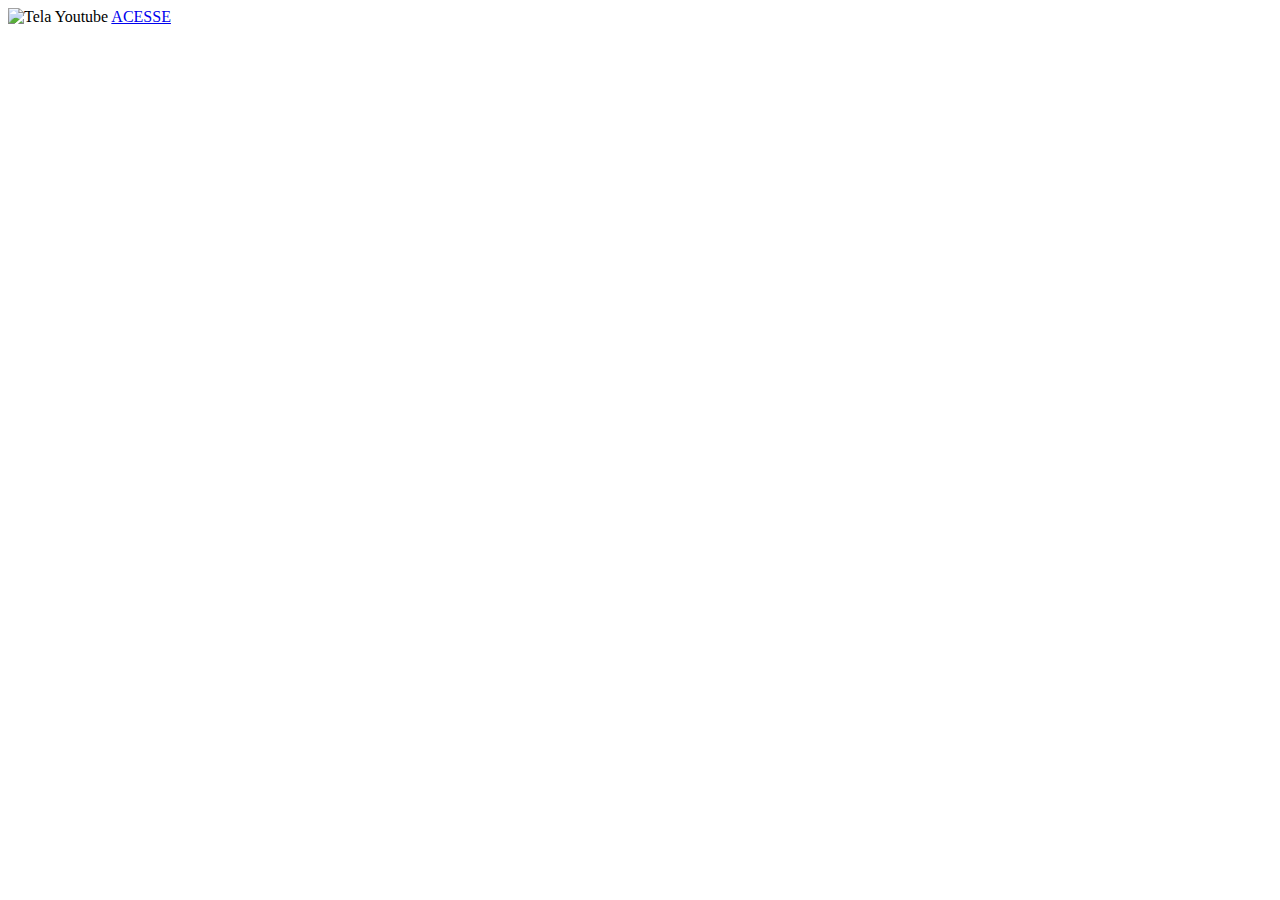
==== youtube.html @ 054eeee2 "page youtube" ====
<!DOCTYPE html>
<html lang="pt-br">
<head>
    <meta charset="UTF-8">
    <meta name="viewport" content="width=device-width, initial-scale=1.0">
    <title>Youtube</title>
    <style>

    </style>
</head>
<body>
    <img src="imagens/" alt="Tela Youtube">
    <a href="https://www.youtube.com/@atleticatubarao" target="_blank">ACESSE</a>
</body>
</html>
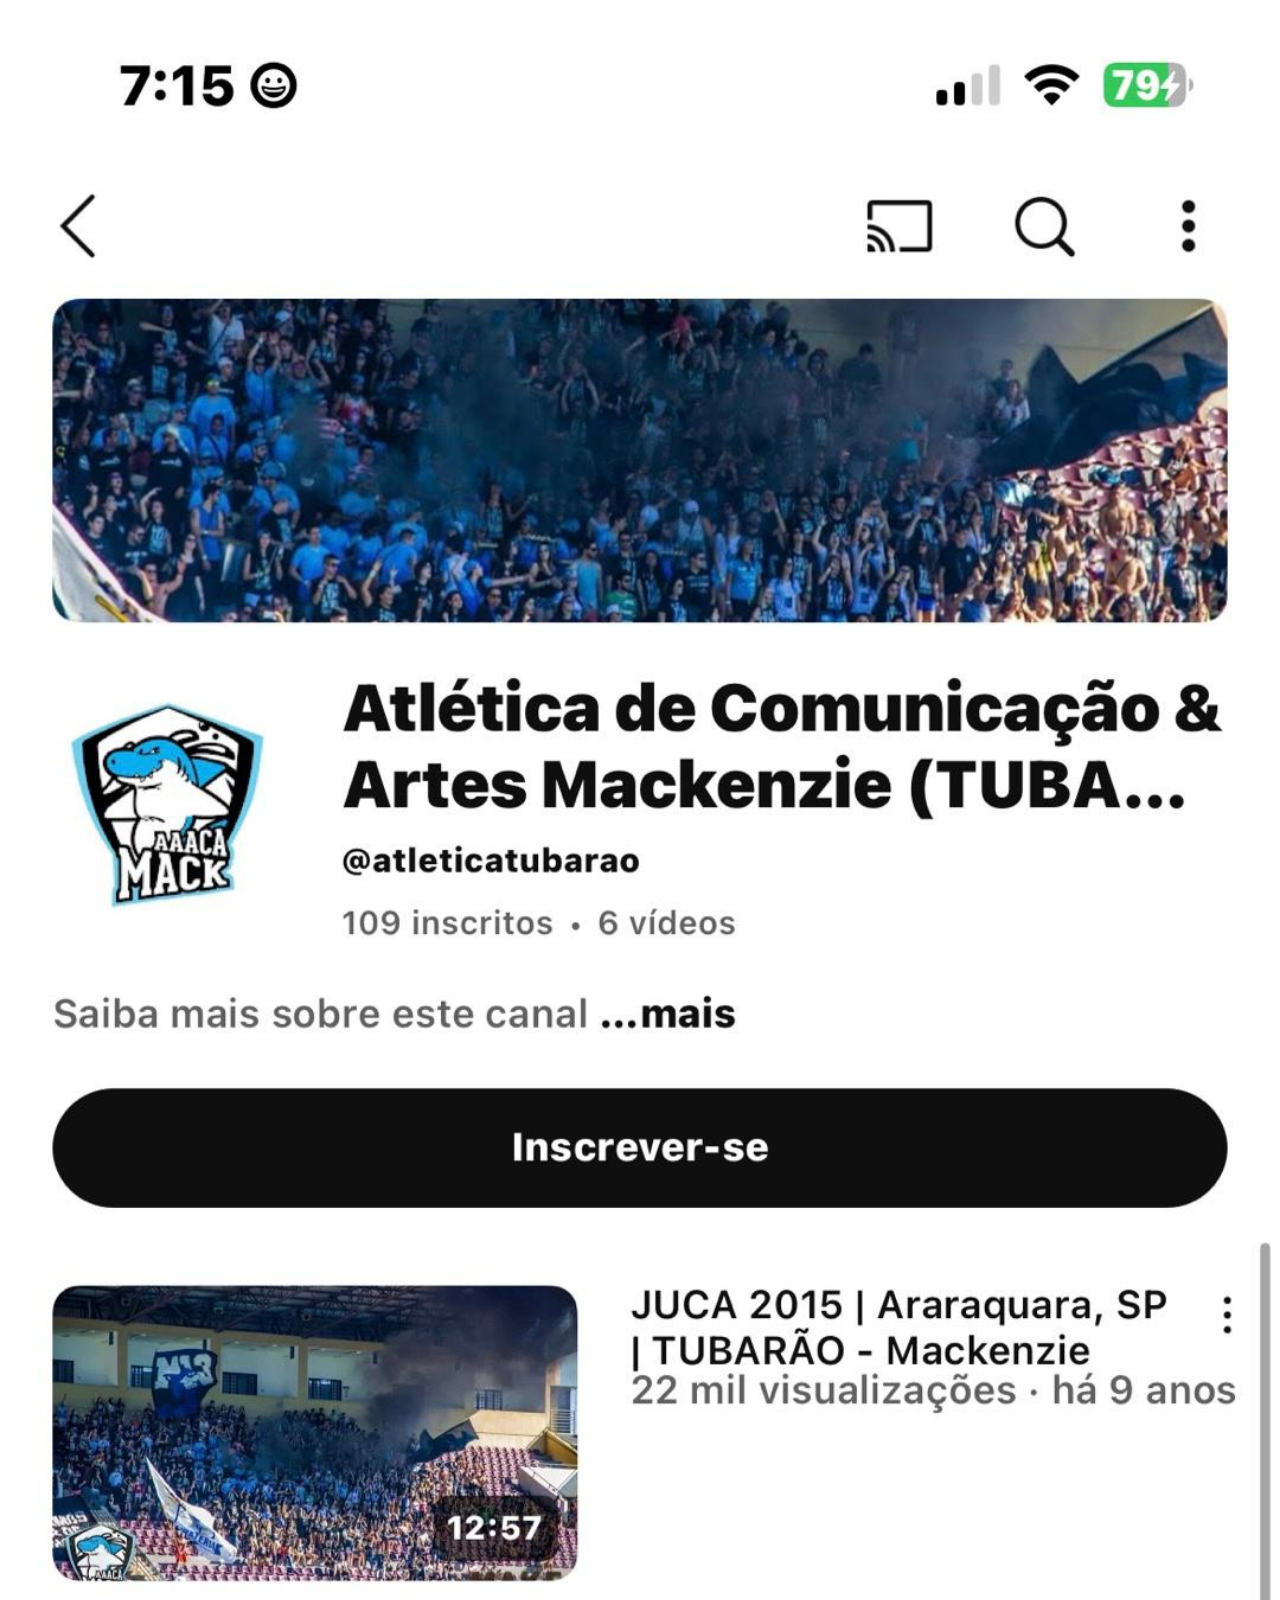
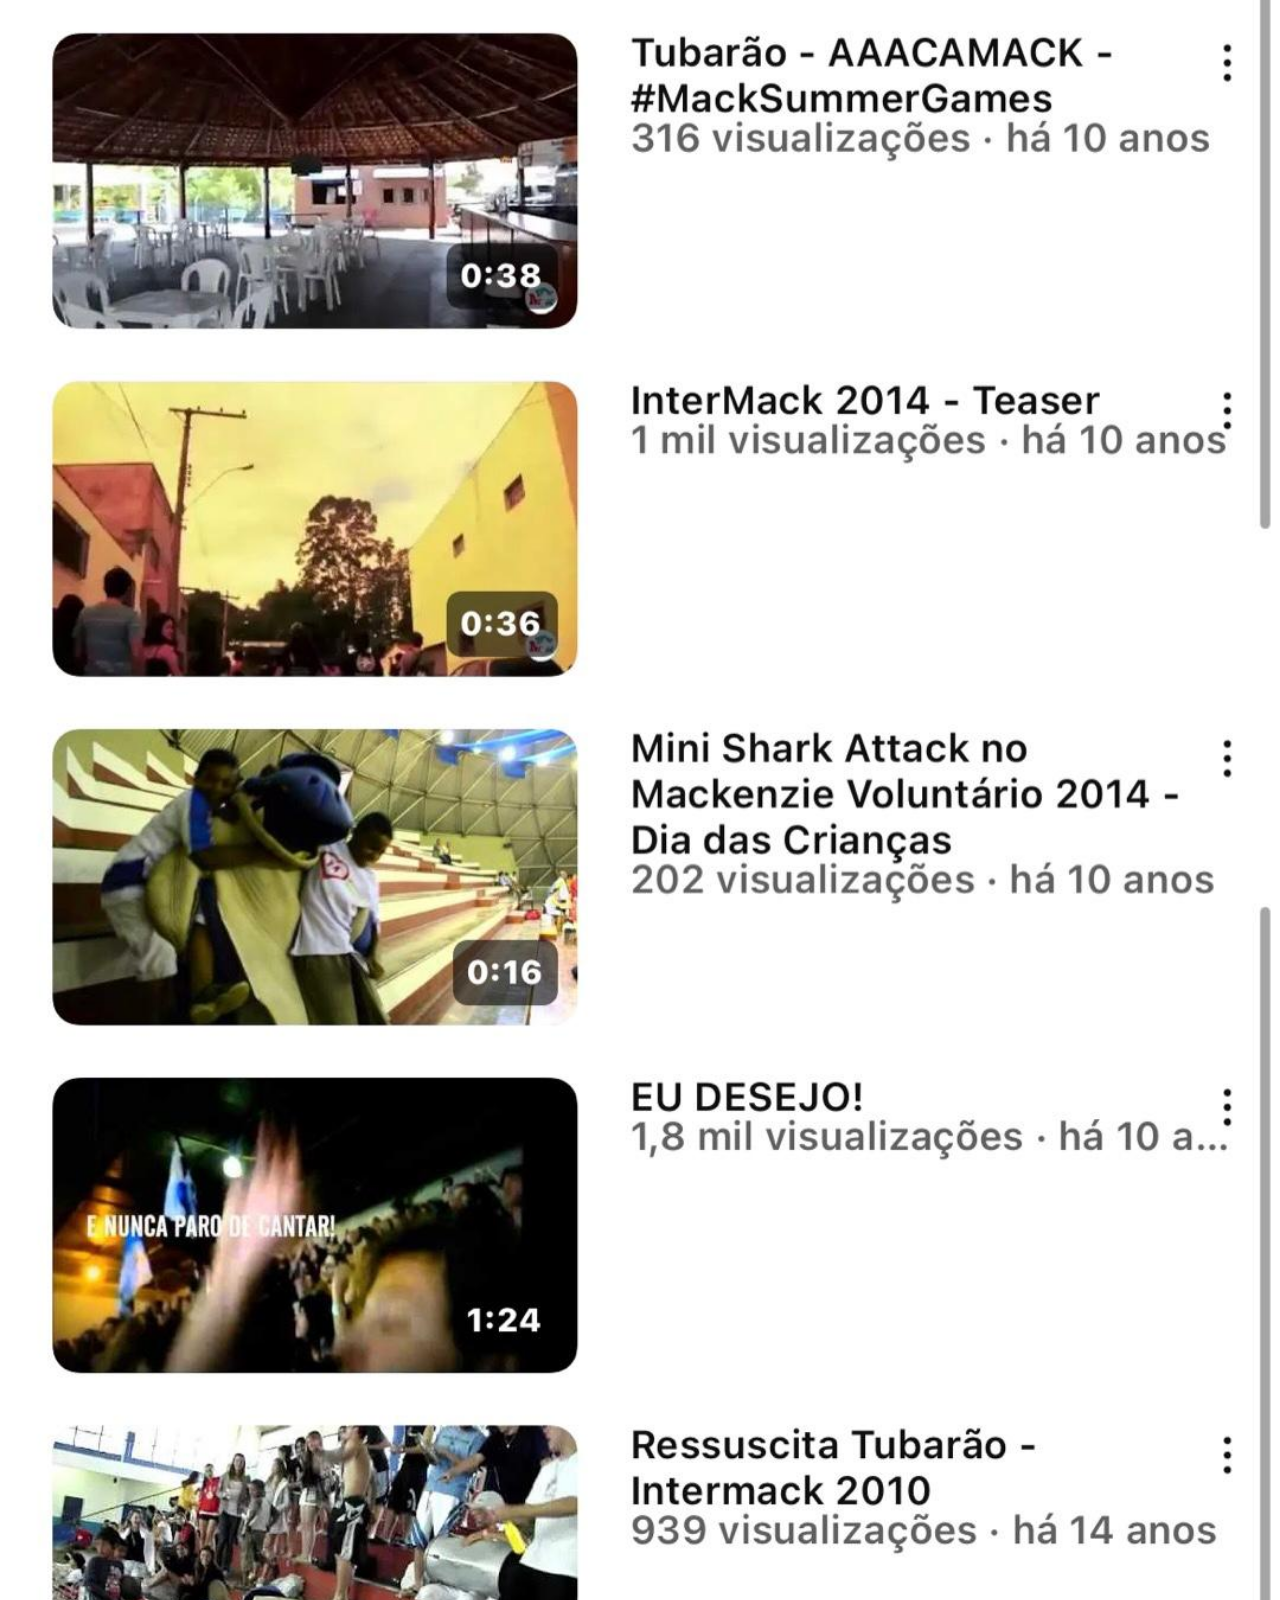
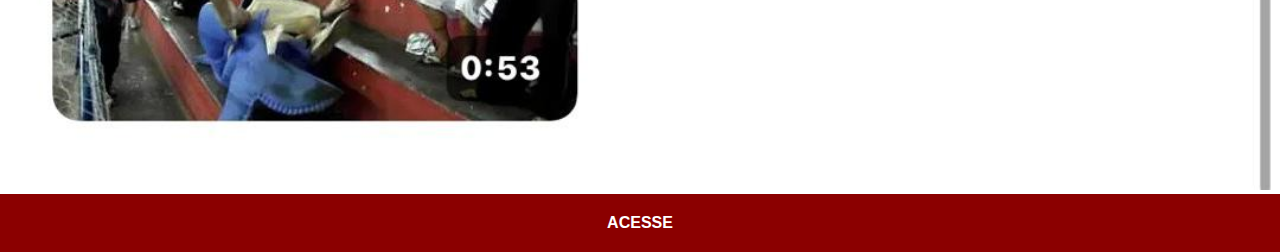
==== commit e10be833: "modificações nos arquivos" ====
--- a/youtube.html
+++ b/youtube.html
@@ -5,11 +5,31 @@
     <meta name="viewport" content="width=device-width, initial-scale=1.0">
     <title>Youtube</title>
     <style>
+        * {
+            margin: 0px;
+            padding: 0px;
+            font-family: Arial, Helvetica, sans-serif;
+        }
+
+        img {
+            width: 100vw;
+        }
+
+        a {
+            display: block;
+            background-color: darkred;
+            color: white;
+            padding: 20px;
+            text-align: center;
+            font-weight: bolder;
+            text-decoration: none;
+        }
+
 
     </style>
 </head>
 <body>
-    <img src="imagens/" alt="Tela Youtube">
+    <img src="imagens\tela-youtube.jpg" alt="Tela Youtube">
     <a href="https://www.youtube.com/@atleticatubarao" target="_blank">ACESSE</a>
 </body>
 </html>